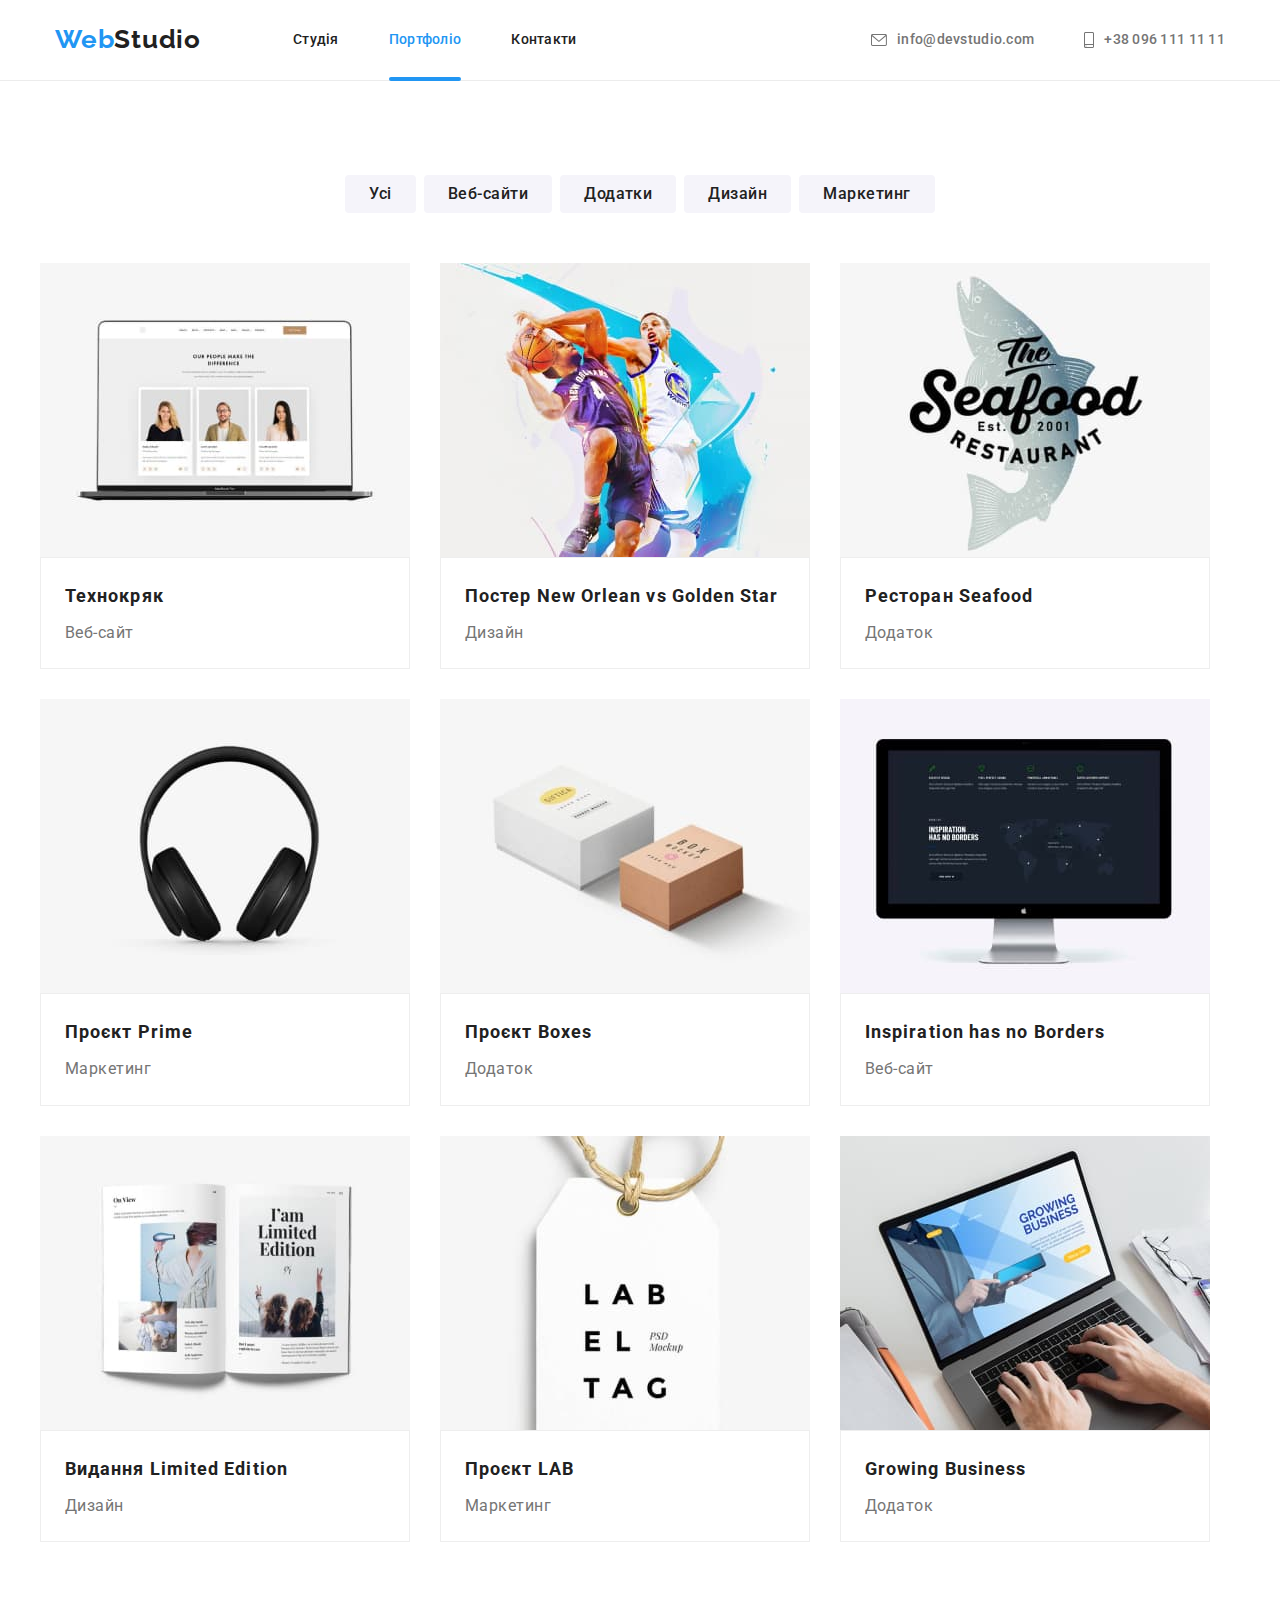
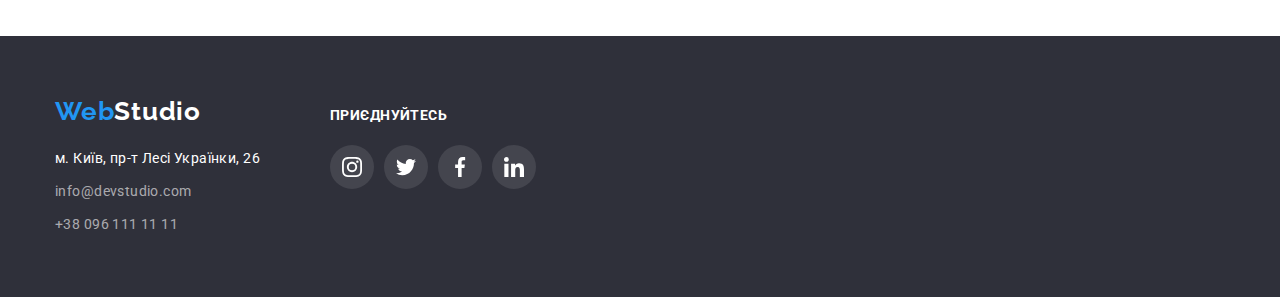
==== portfolio.html @ 65782fd5 "add files" ====
<!DOCTYPE html>
<html lang="uk">

<head>
  <meta charset="UTF-8" />
  <meta http-equiv="X-UA-Compatible" content="IE=edge" />
  <meta name="viewport" content="width=device-width, initial-scale=1.0" />
  <link rel="preconnect" href="https://fonts.googleapis.com" />
  <link rel="preconnect" href="https://fonts.gstatic.com" crossorigin />
  <link href="https://fonts.googleapis.com/css2?family=Raleway:wght@700&family=Roboto:wght@400;500;700;900&display=swap"
    rel="stylesheet" />
  <link rel="stylesheet" href="https://cdn.jsdelivr.net/npm/modern-normalize@1.1.0/modern-normalize.min.css" />
  <link rel="stylesheet" href="./css/style.css" />
  <title>Porfolio</title>
</head>

<body>
  <header class="menu">
    <div class="container menu-container">
      <nav class="menu-nav">
        <a href="./index.html" class="nav-logo a"><span class="span">Web</span>Studio</a>
        <ul class="nav-list list">
          <li class="nav-item">
            <a class="nav-link a" href="./index.html">Студія</a>
          </li>
          <li class="nav-item">
            <a class="nav-link current a" href="./portfolio.html">Портфоліо</a>
          </li>
          <li class="nav-item">
            <a class="nav-link a" href="#">Контакти</a>
          </li>
        </ul>
      </nav>

      <ul class="menu-inform-list list">
        <li class="menu-inform-item">
          <a href="mailto:info@devstudio.com" class="link-mail a">
            <svg class="icon-mail" width="16" height="12">
              <use href="./images/icons.svg#icon-mail"></use>
            </svg>
            info@devstudio.com
          </a>
        </li>
        <li class="menu-inform-item">
          <a href="tel:+380961111111" class="link-tel a">
            <svg class="icon-smartphone" width="10" height="16">
              <use href="./images/icons.svg#icon-smartphone"></use>
            </svg>
            +38 096 111 11 11
          </a>
        </li>
      </ul>
    </div>
  </header>

  <main class="main">
    <section class="main-section">
      <div class="container main-container">
        <div class="main-filter">
          <h1 class="visually-hidden">Portfolio</h1>
          <ul class="filter-list list">
            <li class="filter-item">
              <button type="button" class="main-button">Усі</button>
            </li>
            <li class="filter-item">
              <button type="button" class="main-button">Веб-сайти</button>
            </li>
            <li class="filter-item">
              <button type="button" class="main-button">Додатки</button>
            </li>
            <li class="filter-item">
              <button type="button" class="main-button">Дизайн</button>
            </li>
            <li class="filter-item">
              <button type="button" class="main-button">Маркетинг</button>
            </li>
          </ul>
        </div>

        <ul class="portfolio-list list">
          <li class="portfolio-item">
            <a class="img-link" href="">
              <div class="portfolio-img-box">
                <img src="./images/portfolio-img-1.jpg" alt="Ноутбук з картинкою" class="portfolio-img" />
                <p class="img-box-text">Ресурс пропонує комплексні пропозиції з різним рівнем функціоналу та сервісів.
                  Все це дозволить відвідувачу отримати
                  вичерпні відомості про компанію чи приватну особу.</p>
              </div>
              <div class="img-inform-container">
                <h2 class="portfolio-img-title">Технокряк</h2>
                <p class="portfolio-img-text">Веб-сайт</p>
              </div>
            </a>
          </li>
          <li class="portfolio-item">
            <a class="img-link" href="">
              <div class="portfolio-img-box">
                <img src="./images/portfolio-img-2.jpg" alt="Два баскетболисти" class="portfolio-img" />
                <p class="img-box-text">Ресурс пропонує комплексні пропозиції з різним рівнем функціоналу та сервісів.
                  Все це дозволить відвідувачу отримати
                  вичерпні відомості про компанію чи приватну особу.</p>
              </div>
              <div class="img-inform-container">
                <h2 class="portfolio-img-title">Постер New Orlean vs Golden Star</h2>
                <p class="portfolio-img-text">Дизайн</p>
              </div>
            </a>
          </li>
          <li class="portfolio-item">
            <a class="img-link" href="">
              <div class="portfolio-img-box">
                <img src="./images/portfolio-img-3.jpg" alt="Логотип з фоном риби" class="portfolio-img" />
                <p class="img-box-text">Ресурс пропонує комплексні пропозиції з різним рівнем функціоналу та сервісів.
                  Все це дозволить відвідувачу отримати
                  вичерпні відомості про компанію чи приватну особу.</p>
              </div>
              <div class="img-inform-container">
                <h2 class="portfolio-img-title">Ресторан Seafood</h2>
                <p class="portfolio-img-text">Додаток</p>
              </div>
            </a>
          </li>
          <li class="portfolio-item">
            <a class="img-link" href="">
              <div class="portfolio-img-box">
                <img src="./images/portfolio-img-4.jpg" alt="Чорні навушники" class="portfolio-img" />
                <p class="img-box-text">Ресурс пропонує комплексні пропозиції з різним рівнем функціоналу та сервісів.
                  Все це дозволить відвідувачу отримати
                  вичерпні відомості про компанію чи приватну особу.</p>
              </div>
              <div class="img-inform-container">
                <h2 class="portfolio-img-title">Проєкт Prime</h2>
                <p class="portfolio-img-text">Маркетинг</p>
              </div>
            </a>
          </li>
          <li class="portfolio-item">
            <a class="img-link" href="">
              <div class="portfolio-img-box">
                <img src="./images/portfolio-img-5.jpg" alt="Два бокси" class="portfolio-img" />
                <p class="img-box-text">Ресурс пропонує комплексні пропозиції з різним рівнем функціоналу та сервісів.
                  Все це дозволить відвідувачу отримати
                  вичерпні відомості про компанію чи приватну особу.</p>
              </div>
              <div class="img-inform-container">
                <h2 class="portfolio-img-title">Проєкт Boxes</h2>
                <p class="portfolio-img-text">Додаток</p>
              </div>
            </a>
          </li>
          <li class="portfolio-item">
            <a class="img-link" href="">
              <div class="portfolio-img-box">
                <img src="./images/portfolio-img-6.jpg" alt="Монітор з картинкою" class="portfolio-img" />
                <p class="img-box-text">Ресурс пропонує комплексні пропозиції з різним рівнем функціоналу та сервісів.
                  Все це дозволить відвідувачу отримати
                  вичерпні відомості про компанію чи приватну особу.</p>
              </div>
              <div class="img-inform-container">
                <h2 class="portfolio-img-title">Inspiration has no Borders</h2>
                <p class="portfolio-img-text">Веб-сайт</p>
              </div>
            </a>
          </li>
          <li class="portfolio-item">
            <a class="img-link" href="">
              <div class="portfolio-img-box">
                <img src="./images/portfolio-img-7.jpg" alt="Відкрита книга" class="portfolio-img" />
                <p class="img-box-text">Ресурс пропонує комплексні пропозиції з різним рівнем функціоналу та сервісів.
                  Все це дозволить відвідувачу отримати
                  вичерпні відомості про компанію чи приватну особу.</p>
              </div>
              <div class="img-inform-container">
                <h2 class="portfolio-img-title">Видання Limited Edition</h2>
                <p class="portfolio-img-text">Дизайн</p>
              </div>
            </a>
          </li>
          <li class="portfolio-item">
            <a class="img-link" href="">
              <div class="portfolio-img-box">
                <img src="./images/portfolio-img-8.jpg" alt="Бейджик з написом" class="portfolio-img" />
                <p class="img-box-text">Ресурс пропонує комплексні пропозиції з різним рівнем функціоналу та сервісів.
                  Все це дозволить відвідувачу отримати
                  вичерпні відомості про компанію чи приватну особу.</p>
              </div>
              <div class="img-inform-container">
                <h2 class="portfolio-img-title">Проєкт LAB</h2>
                <p class="portfolio-img-text">Маркетинг</p>
              </div>
            </a>
          </li>
          <li class="portfolio-item">
            <a class="img-link" href="">
              <div class="portfolio-img-box">
                <img src="./images/portfolio-img-9.jpg" alt="Ноутбук на " class="portfolio-img" />
                <p class="img-box-text">Ресурс пропонує комплексні пропозиції з різним рівнем функціоналу та сервісів.
                  Все це дозволить відвідувачу отримати
                  вичерпні відомості про компанію чи приватну особу.</p>
              </div>
              <div class="img-inform-container">
                <h2 class="portfolio-img-title">Growing Business</h2>
                <p class="portfolio-img-text">Додаток</p>
              </div>
            </a>
          </li>
        </ul>
      </div>
    </section>
  </main>

  <footer class="footer">
    <div class="container footer-container">
      <div class="inf-box">
        <a class="footer-logo a" href="./index.html"><span class="span">Web</span>Studio</a>
        <div class="address-container">
          <address>
            <ul class="footer-list list">
              <li class="footer-item">
                <a href="https://goo.gl/maps/CPtrU1FHBa2aNyZL9" class="location-link a" target="_blank"
                  rel="noopener noreferrer nofollow">м. Київ, пр-т Лесі Українки, 26
                </a>
              </li>
              <li class="footer-item">
                <a href="mailto:info@devstudio.com" class="footer-mail-link a">info@devstudio.com</a>
              </li>
              <li class="footer-item">
                <a href="tel:+380961111111" class="footer-tel-link a">+38 096 111 11 11</a>
              </li>
            </ul>
          </address>
        </div>
      </div>
      <div class="links-box">
        <h2 class="footer-links-title">Приєднуйтесь</h2>
        <ul class="soc-links-list list">
          <li>
            <a href="" class="icon-link icon">
              <svg class="soc-icon" width="20" height="20">
                <use href="./images/icons.svg#icon-instagram"></use>
              </svg>
            </a>
          </li>
          <li>
            <a href="" class="icon-link icon">
              <svg class="soc-icon" width="20" height="20">
                <use href="./images/icons.svg#icon-twitter"></use>
              </svg>
            </a>
          </li>
          <li>
            <a href="" class="icon-link icon">
              <svg class="soc-icon" width="20" height="20">
                <use href="./images/icons.svg#icon-facebook"></use>
              </svg>
            </a>
          </li>
          <li>
            <a href="" class="icon-link icon">
              <svg class="soc-icon" width="20" height="20">
                <use href="./images/icons.svg#icon-linkedin"></use>
              </svg>
            </a>
          </li>
        </ul>
      </div>
    </div>
  </footer>
</body>

</html>
---- css/style.css ----
:root {
    --main-black: #212121;
    --grey-color: #757575;
    --white-color: #ffffff;
    --img-bgcolors: #EEEEEE;
    --accent-color: #2196f3;
    --button-bgcolor: #F5F4FA;
    --icon-color: #AFB1B8;
    --border-header-color: #ECECEC;
    --trans-dur-time-fun: 250ms cubic-bezier(0.4, 0, 0.2, 1);
}

h1,
h2,
h3,
h4,
p {
    margin-top: 0;
    margin-bottom: 0;
}

ul,
ol {
    margin-top: 0;
    margin-bottom: 0;
    padding-left: 0;
}

button {
    cursor: pointer;
    font-family: inherit;
}

img {
    display: block;
    max-width: 100%;
    height: auto;
}

a {
    text-decoration: none;
}

.list {
    list-style: none;
}

.span {
    color: var(--accent-color);
}

.visually-hidden {
    position: absolute;
    white-space: nowrap;
    width: 1px;
    height: 1px;
    overflow: hidden;
    border: 0;
    padding: 0;
    clip: rect(0 0 0 0);
    clip-path: inset(50%);
    margin: -1px;
}

body {
    background-color: var(--white-color);
    font-family: 'Roboto', sans-serif;
}

.container {
    width: 1200px;
    margin-right: auto;
    margin-left: auto;
    padding-left: 15px;
    padding-right: 15px;
}

.menu {
    background-color: var(--white-color);
    border-bottom: 1px solid var(--border-header-color);
}

.menu-container {
    display: flex;
    align-items: center;
    justify-content: space-between;
}

.menu-nav {
    display: flex;
    align-items: center;
}

.nav-logo {
    color: var(--main-black);
    font-family: 'Raleway', sans-serif;
    font-weight: 700;
    font-size: 26px;
    line-height: 1.2;
    letter-spacing: 0.03em;
    margin-right: 92px;
    padding-top: 24px;
    padding-bottom: 24px;
}

.nav-list {
    display: flex;
    column-gap: 50px;
}

.nav-link {
    display: block;
    padding-top: 32px;
    padding-bottom: 32px;

    position: relative;

    color: var(--main-black);
    font-weight: 500;
    font-size: 14px;
    line-height: 1.14;
    letter-spacing: 0.02em;

    transition: color var(--trans-dur-time-fun);
}

.nav-link.current {
    color: var(--accent-color);
}

.nav-link.current::after {
    content: "";

    position: absolute;
    left: 0;
    bottom: -1px;

    display: block;

    width: 100%;
    height: 4px;
    background-color: var(--accent-color);
    border-radius: 2px;
}

.nav-link:hover,
.nav-link:focus,
.link-mail:hover,
.link-mail:focus,
.link-tel:hover,
.link-tel:focus {
    color: var(--accent-color);
}

.menu-inform-list {
    display: flex;
    column-gap: 50px;
}

.icon-mail,
.icon-smartphone {
    display: inline-block;
    margin-right: 10px;
    fill: var(--grey-color);

    transition: fill var(--trans-dur-time-fun);
}



.link-mail:hover .icon-mail,
.link-mail:focus .icon-mail,
.link-tel:hover .icon-smartphone,
.link-tel:focus .icon-smartphone {
    fill: var(--accent-color);
}

.link-mail,
.link-tel {
    display: flex;
    padding-top: 32px;
    padding-bottom: 32px;
    align-items: center;

    color: var(--grey-color);
    font-weight: 500;
    font-size: 14px;
    line-height: 1.14;
    letter-spacing: 0.02em;

    transition: color var(--trans-dur-time-fun);
}


/* ========================= MAIN ======================= */
.main-container {
    display: flex;
    flex-direction: column;
    align-items: center;
    padding: 94px 0;
}

.main-filter {
    margin-bottom: 50px;
}

.filter-list {
    display: flex;
    width: calc((100%-32))/5;
    gap: 8px;
}

.main-button {
    color: var(--main-black);
    background-color: var(--button-bgcolor);
    font-weight: 500;
    font-size: 16px;
    line-height: 1.63;
    letter-spacing: 0.03em;
    border-radius: 4px;
    border: 0;
    padding: 6px 24px;

    transition: background-color var(--trans-dur-time-fun), color var(--trans-dur-time-fun), box-shadow var(--trans-dur-time-fun);
}

.main-button:hover,
.main-button:focus {
    background-color: var(--accent-color);
    color: var(--white-color);
    box-shadow: 0px 3px 1px rgba(0, 0, 0, 0.1), 0px 1px 2px rgba(0, 0, 0, 0.08), 0px 2px 2px rgba(0, 0, 0, 0.12);
}

.portfolio-list {
    display: flex;
    flex-wrap: wrap;
    align-content: space-between;
    gap: 30px;
}

.img-link {
    display: block;
    max-width: 370px;

    transition: box-shadow var(--trans-dur-time-fun);
}

.img-link:hover,
.img-link:focus {
    box-shadow: 0px 1px 1px rgba(0, 0, 0, 0.12), 0px 4px 4px rgba(0, 0, 0, 0.06), 1px 4px 6px rgba(0, 0, 0, 0.16);
}

.portfolio-img-box {
    position: relative;

    overflow: hidden;
}

.portfolio-img {
    width: 370px;
    height: 294px;
}

.img-box-text {
    position: absolute;

    display: block;
    padding: 63px 24px;
    width: 100%;
    height: 100%;

    background-color: rgba(33, 150, 243, 0.9);
    font-weight: 400;
    font-size: 18px;
    line-height: 1.56;
    letter-spacing: 0.03em;
    color: var(--white-color);

    transition: transform var(--trans-dur-time-fun);
}

.img-link:hover .img-box-text,
.img-link:focus .img-box-text {
    transform: translateY(-100%);
}

.img-inform-container {
    padding: 20px 24px;
    border: 1px solid var(--img-bgcolors);
}

.portfolio-img-title {
    margin-bottom: 4px;

    color: var(--main-black);
    font-weight: 700;
    font-size: 18px;
    line-height: 2;
    letter-spacing: 0.06em;
}

.portfolio-img-text {
    color: var(--grey-color);
    font-size: 16px;
    line-height: 1.9;
    letter-spacing: 0.03em;
}

/* ========================= FOOTER ======================= */

.footer {
    background-color: #2f303a;
    padding-top: 60px;
    padding-bottom: 60px;
}

.footer-container {
    display: flex;
    align-items: baseline;
}

.inf-box {
    display: flex;
    flex-direction: column;
}

.footer-logo {
    font-family: 'Raleway', sans-serif;
    font-weight: 700;
    font-size: 26px;
    line-height: 1.19;
    letter-spacing: 0.03em;
    color: var(--white-color);
    margin-bottom: 20px;
    max-width: 145px;
}

.address-container {
    max-width: 231px;
}

.footer-list {
    display: flex;
    flex-direction: column;
    row-gap: 9px;
}

.location-link {
    color: var(--white-color);
    font-style: normal;
    font-size: 14px;
    line-height: 1.71;
    letter-spacing: 0.03em;
}

.footer-mail-link,
.footer-tel-link {
    color: rgba(255, 255, 255, 0.6);
    font-style: normal;
    font-size: 14px;
    line-height: 1.71;
    letter-spacing: 0.03em;
}

.links-box {
    display: flex;
    flex-direction: column;
    margin-left: 70px;
}

.footer-links-title {
    font-size: 14px;
    font-weight: 700;
    line-height: 1.43;
    letter-spacing: 0.03em;
    text-transform: uppercase;
    color: var(--white-color);

    margin-bottom: 20px;
}

.soc-links-list {
    display: flex;
    gap: 10px;
}

.icon-link {
    display: flex;
    align-items: center;
    justify-content: center;
    width: 44px;
    height: 44px;

    border-radius: 50%;
    background-color: rgba(255, 255, 255, 0.1);
    fill: var(--white-color);

    transition: background-color var(--trans-dur-time-fun);
}

.icon-link:hover,
.icon-link:focus {
    background-color: var(--accent-color);
}
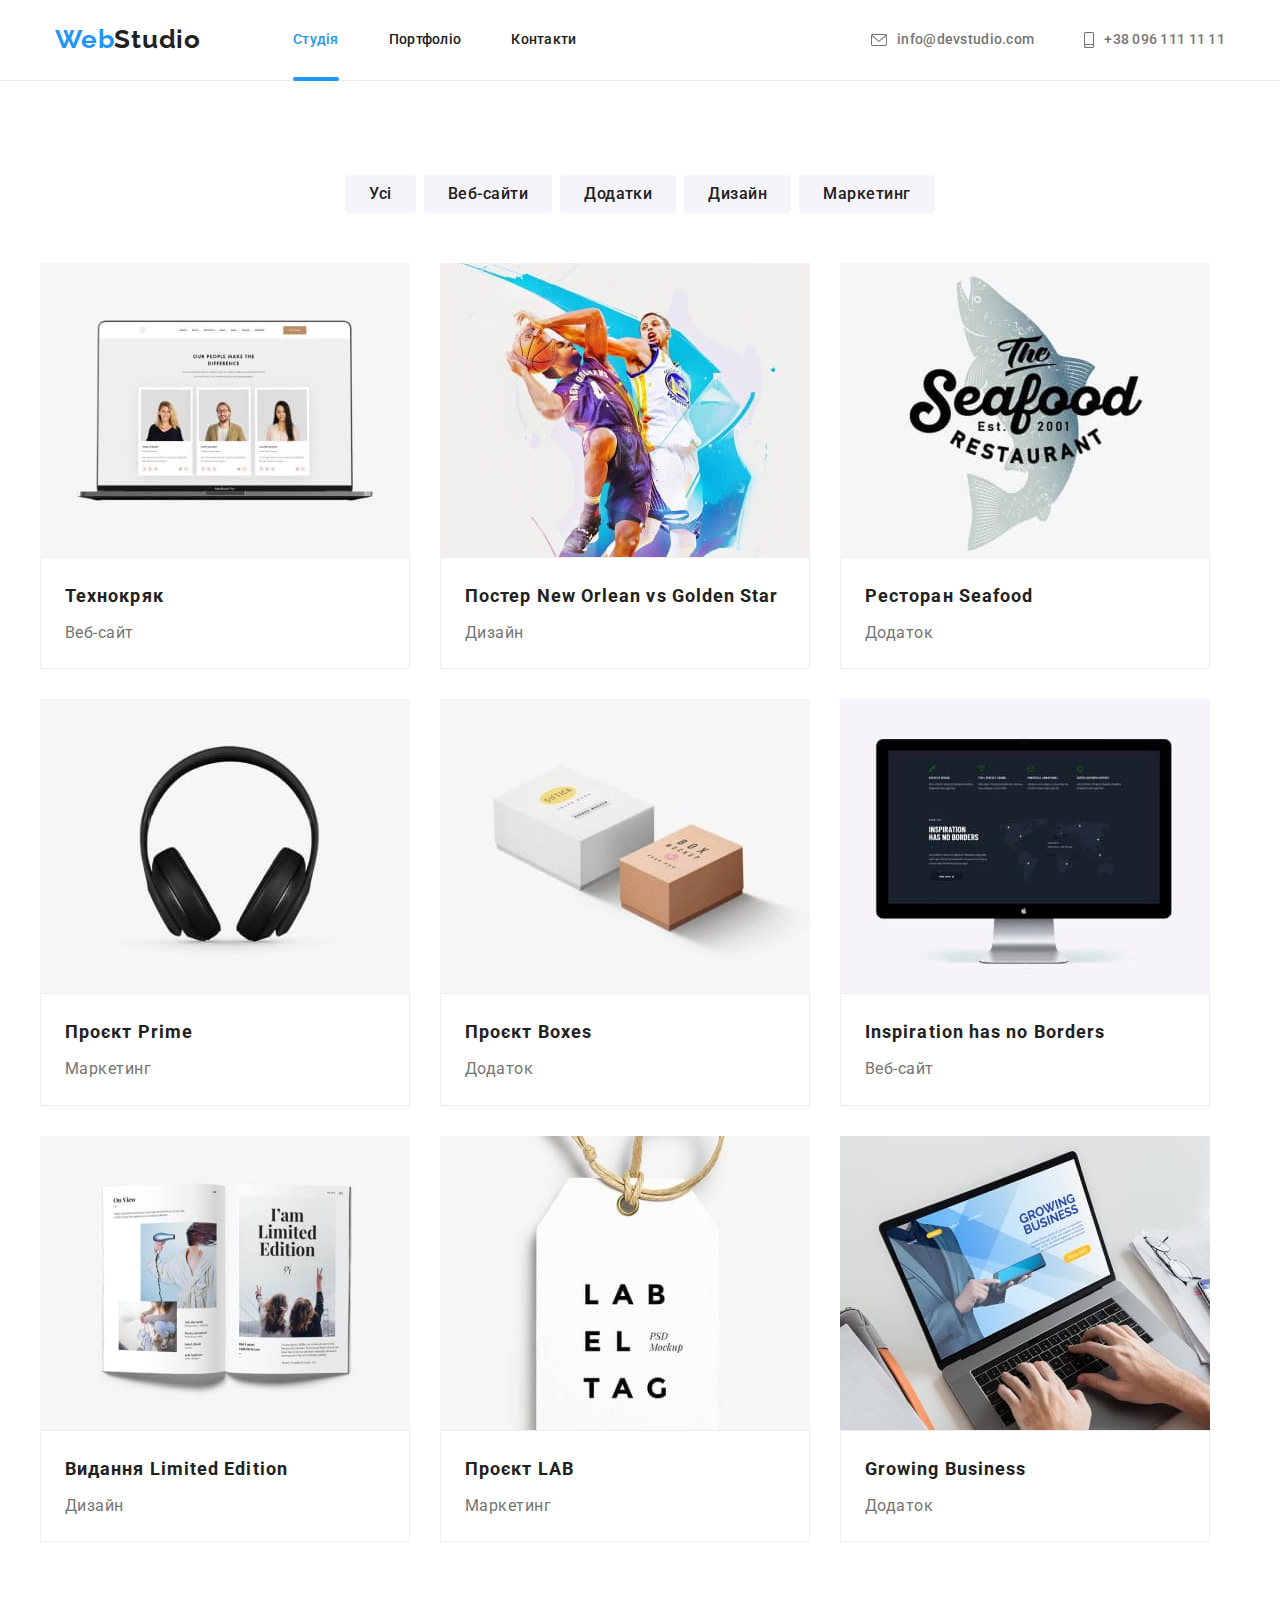
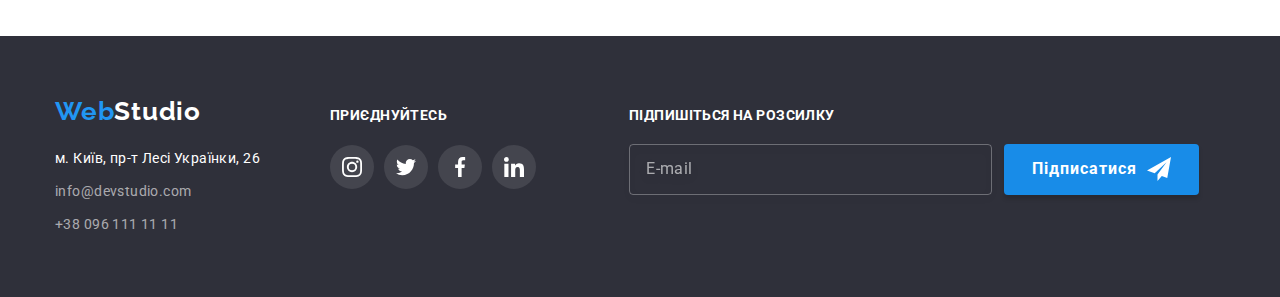
==== commit 0df3e514: "solve problems" ====
--- a/portfolio.html
+++ b/portfolio.html
@@ -1,271 +1,366 @@
 <!DOCTYPE html>
 <html lang="uk">
-
-<head>
-  <meta charset="UTF-8" />
-  <meta http-equiv="X-UA-Compatible" content="IE=edge" />
-  <meta name="viewport" content="width=device-width, initial-scale=1.0" />
-  <link rel="preconnect" href="https://fonts.googleapis.com" />
-  <link rel="preconnect" href="https://fonts.gstatic.com" crossorigin />
-  <link href="https://fonts.googleapis.com/css2?family=Raleway:wght@700&family=Roboto:wght@400;500;700;900&display=swap"
-    rel="stylesheet" />
-  <link rel="stylesheet" href="https://cdn.jsdelivr.net/npm/modern-normalize@1.1.0/modern-normalize.min.css" />
-  <link rel="stylesheet" href="./css/style.css" />
-  <title>Porfolio</title>
-</head>
-
-<body>
-  <header class="menu">
-    <div class="container menu-container">
-      <nav class="menu-nav">
-        <a href="./index.html" class="nav-logo a"><span class="span">Web</span>Studio</a>
-        <ul class="nav-list list">
-          <li class="nav-item">
-            <a class="nav-link a" href="./index.html">Студія</a>
-          </li>
-          <li class="nav-item">
-            <a class="nav-link current a" href="./portfolio.html">Портфоліо</a>
-          </li>
-          <li class="nav-item">
-            <a class="nav-link a" href="#">Контакти</a>
-          </li>
-        </ul>
-      </nav>
-
-      <ul class="menu-inform-list list">
-        <li class="menu-inform-item">
-          <a href="mailto:info@devstudio.com" class="link-mail a">
-            <svg class="icon-mail" width="16" height="12">
-              <use href="./images/icons.svg#icon-mail"></use>
-            </svg>
-            info@devstudio.com
-          </a>
-        </li>
-        <li class="menu-inform-item">
-          <a href="tel:+380961111111" class="link-tel a">
-            <svg class="icon-smartphone" width="10" height="16">
-              <use href="./images/icons.svg#icon-smartphone"></use>
-            </svg>
-            +38 096 111 11 11
-          </a>
-        </li>
-      </ul>
-    </div>
-  </header>
-
-  <main class="main">
-    <section class="main-section">
-      <div class="container main-container">
-        <div class="main-filter">
-          <h1 class="visually-hidden">Portfolio</h1>
-          <ul class="filter-list list">
-            <li class="filter-item">
-              <button type="button" class="main-button">Усі</button>
-            </li>
-            <li class="filter-item">
-              <button type="button" class="main-button">Веб-сайти</button>
-            </li>
-            <li class="filter-item">
-              <button type="button" class="main-button">Додатки</button>
-            </li>
-            <li class="filter-item">
-              <button type="button" class="main-button">Дизайн</button>
-            </li>
-            <li class="filter-item">
-              <button type="button" class="main-button">Маркетинг</button>
+  <head>
+    <meta charset="UTF-8" />
+    <meta http-equiv="X-UA-Compatible" content="IE=edge" />
+    <meta name="viewport" content="width=device-width, initial-scale=1.0" />
+    <link rel="preconnect" href="https://fonts.googleapis.com" />
+    <link rel="preconnect" href="https://fonts.gstatic.com" crossorigin />
+    <link
+      href="https://fonts.googleapis.com/css2?family=Raleway:wght@700&family=Roboto:wght@400;500;700;900&display=swap"
+      rel="stylesheet"
+    />
+    <link
+      rel="stylesheet"
+      href="https://cdn.jsdelivr.net/npm/modern-normalize@1.1.0/modern-normalize.min.css"
+    />
+    <link rel="stylesheet" href="./css/main.css" />
+    <title>Porfolio</title>
+  </head>
+
+  <body>
+    <header class="menu">
+      <div class="container menu-container">
+        <nav class="menu-nav">
+          <a href="./index.html" class="nav-logo"
+            ><span class="span">Web</span>Studio</a
+          >
+          <ul class="nav-list list">
+            <li class="nav-item">
+              <a class="nav-link current" href="./index.html">Студія</a>
+            </li>
+            <li class="nav-item">
+              <a class="nav-link" href="./portfolio.html">Портфоліо</a>
+            </li>
+            <li class="nav-item">
+              <a class="nav-link" href="#">Контакти</a>
             </li>
           </ul>
-        </div>
-
-        <ul class="portfolio-list list">
-          <li class="portfolio-item">
-            <a class="img-link" href="">
-              <div class="portfolio-img-box">
-                <img src="./images/portfolio-img-1.jpg" alt="Ноутбук з картинкою" class="portfolio-img" />
-                <p class="img-box-text">Ресурс пропонує комплексні пропозиції з різним рівнем функціоналу та сервісів.
-                  Все це дозволить відвідувачу отримати
-                  вичерпні відомості про компанію чи приватну особу.</p>
-              </div>
-              <div class="img-inform-container">
-                <h2 class="portfolio-img-title">Технокряк</h2>
-                <p class="portfolio-img-text">Веб-сайт</p>
-              </div>
+        </nav>
+
+        <ul class="menu-inform-list list">
+          <li class="menu-inform-item">
+            <a href="mailto:info@devstudio.com" class="link-mail">
+              <svg class="icon-mail" width="16" height="12">
+                <use href="./images/icons.svg#icon-mail"></use>
+              </svg>
+              info@devstudio.com
             </a>
           </li>
-          <li class="portfolio-item">
-            <a class="img-link" href="">
-              <div class="portfolio-img-box">
-                <img src="./images/portfolio-img-2.jpg" alt="Два баскетболисти" class="portfolio-img" />
-                <p class="img-box-text">Ресурс пропонує комплексні пропозиції з різним рівнем функціоналу та сервісів.
-                  Все це дозволить відвідувачу отримати
-                  вичерпні відомості про компанію чи приватну особу.</p>
-              </div>
-              <div class="img-inform-container">
-                <h2 class="portfolio-img-title">Постер New Orlean vs Golden Star</h2>
-                <p class="portfolio-img-text">Дизайн</p>
-              </div>
-            </a>
-          </li>
-          <li class="portfolio-item">
-            <a class="img-link" href="">
-              <div class="portfolio-img-box">
-                <img src="./images/portfolio-img-3.jpg" alt="Логотип з фоном риби" class="portfolio-img" />
-                <p class="img-box-text">Ресурс пропонує комплексні пропозиції з різним рівнем функціоналу та сервісів.
-                  Все це дозволить відвідувачу отримати
-                  вичерпні відомості про компанію чи приватну особу.</p>
-              </div>
-              <div class="img-inform-container">
-                <h2 class="portfolio-img-title">Ресторан Seafood</h2>
-                <p class="portfolio-img-text">Додаток</p>
-              </div>
-            </a>
-          </li>
-          <li class="portfolio-item">
-            <a class="img-link" href="">
-              <div class="portfolio-img-box">
-                <img src="./images/portfolio-img-4.jpg" alt="Чорні навушники" class="portfolio-img" />
-                <p class="img-box-text">Ресурс пропонує комплексні пропозиції з різним рівнем функціоналу та сервісів.
-                  Все це дозволить відвідувачу отримати
-                  вичерпні відомості про компанію чи приватну особу.</p>
-              </div>
-              <div class="img-inform-container">
-                <h2 class="portfolio-img-title">Проєкт Prime</h2>
-                <p class="portfolio-img-text">Маркетинг</p>
-              </div>
-            </a>
-          </li>
-          <li class="portfolio-item">
-            <a class="img-link" href="">
-              <div class="portfolio-img-box">
-                <img src="./images/portfolio-img-5.jpg" alt="Два бокси" class="portfolio-img" />
-                <p class="img-box-text">Ресурс пропонує комплексні пропозиції з різним рівнем функціоналу та сервісів.
-                  Все це дозволить відвідувачу отримати
-                  вичерпні відомості про компанію чи приватну особу.</p>
-              </div>
-              <div class="img-inform-container">
-                <h2 class="portfolio-img-title">Проєкт Boxes</h2>
-                <p class="portfolio-img-text">Додаток</p>
-              </div>
-            </a>
-          </li>
-          <li class="portfolio-item">
-            <a class="img-link" href="">
-              <div class="portfolio-img-box">
-                <img src="./images/portfolio-img-6.jpg" alt="Монітор з картинкою" class="portfolio-img" />
-                <p class="img-box-text">Ресурс пропонує комплексні пропозиції з різним рівнем функціоналу та сервісів.
-                  Все це дозволить відвідувачу отримати
-                  вичерпні відомості про компанію чи приватну особу.</p>
-              </div>
-              <div class="img-inform-container">
-                <h2 class="portfolio-img-title">Inspiration has no Borders</h2>
-                <p class="portfolio-img-text">Веб-сайт</p>
-              </div>
-            </a>
-          </li>
-          <li class="portfolio-item">
-            <a class="img-link" href="">
-              <div class="portfolio-img-box">
-                <img src="./images/portfolio-img-7.jpg" alt="Відкрита книга" class="portfolio-img" />
-                <p class="img-box-text">Ресурс пропонує комплексні пропозиції з різним рівнем функціоналу та сервісів.
-                  Все це дозволить відвідувачу отримати
-                  вичерпні відомості про компанію чи приватну особу.</p>
-              </div>
-              <div class="img-inform-container">
-                <h2 class="portfolio-img-title">Видання Limited Edition</h2>
-                <p class="portfolio-img-text">Дизайн</p>
-              </div>
-            </a>
-          </li>
-          <li class="portfolio-item">
-            <a class="img-link" href="">
-              <div class="portfolio-img-box">
-                <img src="./images/portfolio-img-8.jpg" alt="Бейджик з написом" class="portfolio-img" />
-                <p class="img-box-text">Ресурс пропонує комплексні пропозиції з різним рівнем функціоналу та сервісів.
-                  Все це дозволить відвідувачу отримати
-                  вичерпні відомості про компанію чи приватну особу.</p>
-              </div>
-              <div class="img-inform-container">
-                <h2 class="portfolio-img-title">Проєкт LAB</h2>
-                <p class="portfolio-img-text">Маркетинг</p>
-              </div>
-            </a>
-          </li>
-          <li class="portfolio-item">
-            <a class="img-link" href="">
-              <div class="portfolio-img-box">
-                <img src="./images/portfolio-img-9.jpg" alt="Ноутбук на " class="portfolio-img" />
-                <p class="img-box-text">Ресурс пропонує комплексні пропозиції з різним рівнем функціоналу та сервісів.
-                  Все це дозволить відвідувачу отримати
-                  вичерпні відомості про компанію чи приватну особу.</p>
-              </div>
-              <div class="img-inform-container">
-                <h2 class="portfolio-img-title">Growing Business</h2>
-                <p class="portfolio-img-text">Додаток</p>
-              </div>
+          <li class="menu-inform-item">
+            <a href="tel:+380961111111" class="link-tel">
+              <svg class="icon-smartphone" width="10" height="16">
+                <use href="./images/icons.svg#icon-smartphone"></use>
+              </svg>
+              +38 096 111 11 11
             </a>
           </li>
         </ul>
       </div>
-    </section>
-  </main>
-
-  <footer class="footer">
-    <div class="container footer-container">
-      <div class="inf-box">
-        <a class="footer-logo a" href="./index.html"><span class="span">Web</span>Studio</a>
-        <div class="address-container">
-          <address>
-            <ul class="footer-list list">
-              <li class="footer-item">
-                <a href="https://goo.gl/maps/CPtrU1FHBa2aNyZL9" class="location-link a" target="_blank"
-                  rel="noopener noreferrer nofollow">м. Київ, пр-т Лесі Українки, 26
-                </a>
-              </li>
-              <li class="footer-item">
-                <a href="mailto:info@devstudio.com" class="footer-mail-link a">info@devstudio.com</a>
-              </li>
-              <li class="footer-item">
-                <a href="tel:+380961111111" class="footer-tel-link a">+38 096 111 11 11</a>
+    </header>
+
+    <main class="main">
+      <section class="portfolio-section">
+        <div class="container portfolio-container">
+          <div class="portfolio-filter">
+            <ul class="filter-list list">
+              <li class="filter-item">
+                <button type="button" class="portfolio-button">Усі</button>
+              </li>
+              <li class="filter-item">
+                <button type="button" class="portfolio-button">
+                  Веб-сайти
+                </button>
+              </li>
+              <li class="filter-item">
+                <button type="button" class="portfolio-button">Додатки</button>
+              </li>
+              <li class="filter-item">
+                <button type="button" class="portfolio-button">Дизайн</button>
+              </li>
+              <li class="filter-item">
+                <button type="button" class="portfolio-button">
+                  Маркетинг
+                </button>
               </li>
             </ul>
-          </address>
+          </div>
+
+          <ul class="portfolio-list list">
+            <li class="portfolio-item">
+              <a class="portfolio-img-link" href="">
+                <div class="portfolio-img-box">
+                  <img
+                    src="./images/portfolio-img-1.jpg"
+                    alt="Ноутбук з картинкою"
+                    class="portfolio-img"
+                  />
+                  <p class="img-box-text">
+                    Ресурс пропонує комплексні пропозиції з різним рівнем
+                    функціоналу та сервісів. Все це дозволить відвідувачу
+                    отримати вичерпні відомості про компанію чи приватну особу.
+                  </p>
+                </div>
+                <div class="img-inform-box">
+                  <h2 class="portfolio-img-title">Технокряк</h2>
+                  <p class="portfolio-img-text">Веб-сайт</p>
+                </div>
+              </a>
+            </li>
+            <li class="portfolio-item">
+              <a class="portfolio-img-link" href="">
+                <div class="portfolio-img-box">
+                  <img
+                    src="./images/portfolio-img-2.jpg"
+                    alt="Два баскетболисти"
+                    class="portfolio-img"
+                  />
+                  <p class="img-box-text">
+                    Ресурс пропонує комплексні пропозиції з різним рівнем
+                    функціоналу та сервісів. Все це дозволить відвідувачу
+                    отримати вичерпні відомості про компанію чи приватну особу.
+                  </p>
+                </div>
+                <div class="img-inform-box">
+                  <h2 class="portfolio-img-title">
+                    Постер New Orlean vs Golden Star
+                  </h2>
+                  <p class="portfolio-img-text">Дизайн</p>
+                </div>
+              </a>
+            </li>
+            <li class="portfolio-item">
+              <a class="portfolio-img-link" href="">
+                <div class="portfolio-img-box">
+                  <img
+                    src="./images/portfolio-img-3.jpg"
+                    alt="Логотип з фоном риби"
+                    class="portfolio-img"
+                  />
+                  <p class="img-box-text">
+                    Ресурс пропонує комплексні пропозиції з різним рівнем
+                    функціоналу та сервісів. Все це дозволить відвідувачу
+                    отримати вичерпні відомості про компанію чи приватну особу.
+                  </p>
+                </div>
+                <div class="img-inform-box">
+                  <h2 class="portfolio-img-title">Ресторан Seafood</h2>
+                  <p class="portfolio-img-text">Додаток</p>
+                </div>
+              </a>
+            </li>
+            <li class="portfolio-item">
+              <a class="portfolio-img-link" href="">
+                <div class="portfolio-img-box">
+                  <img
+                    src="./images/portfolio-img-4.jpg"
+                    alt="Чорні навушники"
+                    class="portfolio-img"
+                  />
+                  <p class="img-box-text">
+                    Ресурс пропонує комплексні пропозиції з різним рівнем
+                    функціоналу та сервісів. Все це дозволить відвідувачу
+                    отримати вичерпні відомості про компанію чи приватну особу.
+                  </p>
+                </div>
+                <div class="img-inform-box">
+                  <h2 class="portfolio-img-title">Проєкт Prime</h2>
+                  <p class="portfolio-img-text">Маркетинг</p>
+                </div>
+              </a>
+            </li>
+            <li class="portfolio-item">
+              <a class="portfolio-img-link" href="">
+                <div class="portfolio-img-box">
+                  <img
+                    src="./images/portfolio-img-5.jpg"
+                    alt="Два бокси"
+                    class="portfolio-img"
+                  />
+                  <p class="img-box-text">
+                    Ресурс пропонує комплексні пропозиції з різним рівнем
+                    функціоналу та сервісів. Все це дозволить відвідувачу
+                    отримати вичерпні відомості про компанію чи приватну особу.
+                  </p>
+                </div>
+                <div class="img-inform-box">
+                  <h2 class="portfolio-img-title">Проєкт Boxes</h2>
+                  <p class="portfolio-img-text">Додаток</p>
+                </div>
+              </a>
+            </li>
+            <li class="portfolio-item">
+              <a class="portfolio-img-link" href="">
+                <div class="portfolio-img-box">
+                  <img
+                    src="./images/portfolio-img-6.jpg"
+                    alt="Монітор з картинкою"
+                    class="portfolio-img"
+                  />
+                  <p class="img-box-text">
+                    Ресурс пропонує комплексні пропозиції з різним рівнем
+                    функціоналу та сервісів. Все це дозволить відвідувачу
+                    отримати вичерпні відомості про компанію чи приватну особу.
+                  </p>
+                </div>
+                <div class="img-inform-box">
+                  <h2 class="portfolio-img-title">
+                    Inspiration has no Borders
+                  </h2>
+                  <p class="portfolio-img-text">Веб-сайт</p>
+                </div>
+              </a>
+            </li>
+            <li class="portfolio-item">
+              <a class="portfolio-img-link" href="">
+                <div class="portfolio-img-box">
+                  <img
+                    src="./images/portfolio-img-7.jpg"
+                    alt="Відкрита книга"
+                    class="portfolio-img"
+                  />
+                  <p class="img-box-text">
+                    Ресурс пропонує комплексні пропозиції з різним рівнем
+                    функціоналу та сервісів. Все це дозволить відвідувачу
+                    отримати вичерпні відомості про компанію чи приватну особу.
+                  </p>
+                </div>
+                <div class="img-inform-box">
+                  <h2 class="portfolio-img-title">Видання Limited Edition</h2>
+                  <p class="portfolio-img-text">Дизайн</p>
+                </div>
+              </a>
+            </li>
+            <li class="portfolio-item">
+              <a class="portfolio-img-link" href="">
+                <div class="portfolio-img-box">
+                  <img
+                    src="./images/portfolio-img-8.jpg"
+                    alt="Бейджик з написом"
+                    class="portfolio-img"
+                  />
+                  <p class="img-box-text">
+                    Ресурс пропонує комплексні пропозиції з різним рівнем
+                    функціоналу та сервісів. Все це дозволить відвідувачу
+                    отримати вичерпні відомості про компанію чи приватну особу.
+                  </p>
+                </div>
+                <div class="img-inform-box">
+                  <h2 class="portfolio-img-title">Проєкт LAB</h2>
+                  <p class="portfolio-img-text">Маркетинг</p>
+                </div>
+              </a>
+            </li>
+            <li class="portfolio-item">
+              <a class="portfolio-img-link" href="">
+                <div class="portfolio-img-box">
+                  <img
+                    src="./images/portfolio-img-9.jpg"
+                    alt="Ноутбук на "
+                    class="portfolio-img"
+                  />
+                  <p class="img-box-text">
+                    Ресурс пропонує комплексні пропозиції з різним рівнем
+                    функціоналу та сервісів. Все це дозволить відвідувачу
+                    отримати вичерпні відомості про компанію чи приватну особу.
+                  </p>
+                </div>
+                <div class="img-inform-box">
+                  <h2 class="portfolio-img-title">Growing Business</h2>
+                  <p class="portfolio-img-text">Додаток</p>
+                </div>
+              </a>
+            </li>
+          </ul>
+        </div>
+      </section>
+    </main>
+
+    <footer class="footer">
+      <div class="container footer-container">
+        <div class="inf-box">
+          <a class="footer-logo" href="./index.html"
+            ><span class="span">Web</span>Studio</a
+          >
+          <div class="address-container">
+            <address>
+              <ul class="footer-list list">
+                <li class="footer-item">
+                  <a
+                    href="https://goo.gl/maps/CPtrU1FHBa2aNyZL9"
+                    class="location-link"
+                    target="_blank"
+                    rel="noopener noreferrer nofollow"
+                    >м. Київ, пр-т Лесі Українки, 26
+                  </a>
+                </li>
+                <li class="footer-item">
+                  <a href="mailto:info@devstudio.com" class="footer-mail-link"
+                    >info@devstudio.com</a
+                  >
+                </li>
+                <li class="footer-item">
+                  <a href="tel:+380961111111" class="footer-tel-link"
+                    >+38 096 111 11 11</a
+                  >
+                </li>
+              </ul>
+            </address>
+          </div>
+        </div>
+        <div class="links-box">
+          <p class="footer-links-title">Приєднуйтесь</p>
+          <ul class="soc-links-list list">
+            <li>
+              <a href="" class="footer-icon-link icon">
+                <svg class="soc-icon" width="20" height="20">
+                  <use href="./images/icons.svg#icon-instagram"></use>
+                </svg>
+              </a>
+            </li>
+            <li>
+              <a href="" class="footer-icon-link icon">
+                <svg class="soc-icon" width="20" height="20">
+                  <use href="./images/icons.svg#icon-twitter"></use>
+                </svg>
+              </a>
+            </li>
+            <li>
+              <a href="" class="footer-icon-link icon">
+                <svg class="soc-icon" width="20" height="20">
+                  <use href="./images/icons.svg#icon-facebook"></use>
+                </svg>
+              </a>
+            </li>
+            <li>
+              <a href="" class="footer-icon-link icon">
+                <svg class="soc-icon" width="20" height="20">
+                  <use href="./images/icons.svg#icon-linkedin"></use>
+                </svg>
+              </a>
+            </li>
+          </ul>
+        </div>
+        <div class="subscribe-box">
+          <p class="subsribe-box-title">Підпишіться на розсилку</p>
+          <form class="subscribe-modal">
+            <label class="subscribe-field-label">
+              <input
+                type="text"
+                name="mail"
+                class="subscribe-field-mail"
+                placeholder="E-mail"
+              />
+            </label>
+            <button type="submit" class="subsrime-form-button">
+              Підписатися
+              <svg width="24" height="24" class="subscrime-button-icon">
+                <use href="./images/icons.svg#icon-send"></use>
+              </svg>
+            </button>
+          </form>
         </div>
       </div>
-      <div class="links-box">
-        <h2 class="footer-links-title">Приєднуйтесь</h2>
-        <ul class="soc-links-list list">
-          <li>
-            <a href="" class="icon-link icon">
-              <svg class="soc-icon" width="20" height="20">
-                <use href="./images/icons.svg#icon-instagram"></use>
-              </svg>
-            </a>
-          </li>
-          <li>
-            <a href="" class="icon-link icon">
-              <svg class="soc-icon" width="20" height="20">
-                <use href="./images/icons.svg#icon-twitter"></use>
-              </svg>
-            </a>
-          </li>
-          <li>
-            <a href="" class="icon-link icon">
-              <svg class="soc-icon" width="20" height="20">
-                <use href="./images/icons.svg#icon-facebook"></use>
-              </svg>
-            </a>
-          </li>
-          <li>
-            <a href="" class="icon-link icon">
-              <svg class="soc-icon" width="20" height="20">
-                <use href="./images/icons.svg#icon-linkedin"></use>
-              </svg>
-            </a>
-          </li>
-        </ul>
-      </div>
-    </div>
-  </footer>
-</body>
-
-</html>+    </footer>
+  </body>
+</html>
--- a/css/main.css
+++ b/css/main.css
@@ -0,0 +1,982 @@
+:root {
+    --main-black: #212121;
+    --grey-color: #757575;
+    --white-color: #ffffff;
+    --accent-color: #2196f3;
+    --img-bgcolors: #EEEEEE;
+    --border-header-color: #ececec;
+    --btn-active: #188ce8;
+    --button-bgcolor: #F5F4FA;
+    --bg-color: #f5f4fa;
+    --hero-bg-color: #c4c4c4;
+    --icon-color: #afb1b8;
+    --trans-dur-time-fun: 250ms cubic-bezier(0.4, 0, 0.2, 1);
+}
+
+h1,
+h2,
+h3,
+h4,
+p {
+    margin-top: 0;
+    margin-bottom: 0;
+}
+
+ul,
+ol {
+    margin-top: 0;
+    margin-bottom: 0;
+    padding-left: 0;
+}
+
+button {
+    cursor: pointer;
+}
+
+img {
+    display: block;
+    max-width: 100%;
+    height: auto;
+}
+
+a {
+    text-decoration: none;
+}
+
+.list {
+    list-style: none;
+}
+
+.btn {
+    font-family: inherit;
+    cursor: pointer;
+}
+
+.span {
+    color: var(--accent-color);
+}
+
+.icon {
+    display: flex;
+    align-items: center;
+    justify-content: center;
+}
+
+.soc-links-list {
+    display: flex;
+    gap: 10px;
+}
+
+body {
+    background-color: var(--white-color);
+    font-family: 'Roboto', sans-serif;
+}
+
+.container {
+    width: 1200px;
+    margin-right: auto;
+    margin-left: auto;
+    padding-left: 15px;
+    padding-right: 15px;
+}
+
+.menu {
+    background-color: var(--white-color);
+    border-bottom: 1px solid var(--border-header-color);
+}
+
+.menu-container {
+    display: flex;
+    align-items: center;
+    justify-content: space-between;
+}
+
+.menu-nav {
+    display: flex;
+}
+
+.nav-logo {
+    color: var(--main-black);
+    font-family: 'Raleway', sans-serif;
+    font-weight: 700;
+    font-size: 26px;
+    line-height: 1.2;
+    letter-spacing: 0.03em;
+    margin-right: 92px;
+    padding-top: 24px;
+    padding-bottom: 24px;
+}
+
+.nav-list {
+    display: flex;
+    column-gap: 50px;
+    height: 100%;
+}
+
+.nav-item {}
+
+.nav-link {
+    display: block;
+    padding-top: 32px;
+    padding-bottom: 32px;
+
+    position: relative;
+
+    color: var(--main-black);
+    font-weight: 500;
+    font-size: 14px;
+    line-height: 1.14;
+    letter-spacing: 0.02em;
+
+    transition: color var(--trans-dur-time-fun);
+}
+
+.nav-link.current {
+    color: var(--accent-color);
+}
+
+.nav-link.current::after {
+    content: "";
+
+    position: absolute;
+    left: 0;
+    bottom: -1px;
+
+    display: block;
+
+    width: 100%;
+    height: 4px;
+    background-color: var(--accent-color);
+    border-radius: 2px;
+}
+
+.menu-inform-list {
+    display: flex;
+    column-gap: 50px;
+}
+
+.icon-mail,
+.icon-smartphone {
+    display: inline-block;
+
+    margin-right: 10px;
+    fill: var(--grey-color);
+
+    transition: fill var(--trans-dur-time-fun);
+}
+
+.link-mail,
+.link-tel {
+    display: flex;
+    padding-top: 32px;
+    padding-bottom: 32px;
+    align-items: center;
+
+    color: var(--grey-color);
+    font-weight: 500;
+    font-size: 14px;
+    line-height: 1.14;
+    letter-spacing: 0.02em;
+
+    transition: color var(--trans-dur-time-fun);
+}
+
+.nav-link:hover,
+.nav-link:focus,
+.link-mail:hover,
+.link-mail:focus,
+.link-tel:hover,
+.link-tel:focus {
+    color: var(--accent-color);
+}
+
+.link-mail:hover .icon-mail,
+.link-mail:focus .icon-mail,
+.link-tel:hover .icon-smartphone,
+.link-tel:focus .icon-smartphone {
+    fill: var(--accent-color);
+}
+
+/* HERO */
+.hero {
+    background-color: var(--hero-bg-color);
+    background-image: linear-gradient(rgba(47, 48, 58, 0.4), rgba(47, 48, 58, 0.4)),
+        url(../images/hero.jpg);
+    max-width: 1600px;
+    padding-top: 200px;
+    padding-bottom: 200px;
+    background-repeat: no-repeat;
+    margin-left: auto;
+    margin-right: auto;
+    background-size: cover;
+}
+
+.hero-container {
+    display: flex;
+    flex-direction: column;
+    align-items: center;
+}
+
+.hero-title {
+    font-weight: 900;
+    font-size: 44px;
+    line-height: 1.36;
+    letter-spacing: 0.06em;
+    color: var(--white-color);
+    text-transform: uppercase;
+    max-width: 696px;
+    text-align: center;
+    margin-bottom: 30px;
+}
+
+.hero-btn {
+    background-color: var(--accent-color);
+    color: var(--white-color);
+    font-weight: 700;
+    font-size: 16px;
+    line-height: 1.88;
+    letter-spacing: 0.06em;
+    max-width: 216px;
+    text-align: center;
+    padding: 10px 30px;
+    box-shadow: 0px 4px 4px rgba(0, 0, 0, 0.15);
+    border-radius: 4px;
+    border: 0;
+
+    transition: background-color var(--trans-dur-time-fun);
+}
+
+.hero-btn:hover,
+.hero-btn:focus {
+    background-color: var(--btn-active);
+}
+
+/* FEATURES */
+.features-section {
+    padding-top: 92px;
+    padding-bottom: 92px;
+}
+
+.features-container {
+    display: flex;
+}
+
+.features-list {
+    display: flex;
+    gap: 30px;
+}
+
+.features-item {
+    max-width: 270px;
+}
+
+.features-icon {
+    display: flex;
+    align-items: center;
+    justify-content: center;
+    width: 270px;
+    height: 120px;
+    margin-bottom: 30px;
+    background: var(--bg-color);
+    border-radius: 4px;
+}
+
+.features-item-title {
+    color: var(--main-black);
+    text-transform: uppercase;
+    font-weight: 700;
+    font-size: 14px;
+    line-height: 1.43;
+    letter-spacing: 0.03em;
+    margin-bottom: 10px;
+}
+
+.features-item-text {
+    color: var(--grey-color);
+    font-size: 14px;
+    line-height: 1.71;
+    letter-spacing: 0.03em;
+}
+
+/* ABOUT */
+.about-section {
+    padding-bottom: 94px;
+}
+
+.about-container {
+    display: flex;
+    flex-direction: column;
+    align-items: center;
+}
+
+.about-title {
+    margin-bottom: 50px;
+
+    color: var(--main-black);
+    font-weight: 700;
+    font-size: 36px;
+    line-height: 1.17;
+    letter-spacing: 0.03em;
+    text-align: center;
+}
+
+.about-list {
+    display: flex;
+    gap: 30px;
+}
+
+.about-item {
+    background-color: var(--white-color);
+}
+
+.img-inf-box {
+    position: relative;
+}
+
+.about-img {
+    max-width: 370px;
+}
+
+.about-img-inf {
+    position: absolute;
+    left: 0;
+    bottom: 0;
+
+    display: flex;
+    align-items: center;
+    justify-content: center;
+    width: 100%;
+    height: 70px;
+
+    font-weight: 700;
+    font-size: 14px;
+    line-height: 1.14;
+    text-align: center;
+    letter-spacing: 0.03em;
+    text-transform: uppercase;
+
+    color: var(--white-color);
+    background: rgba(47, 48, 58, 0.8);
+}
+
+/* TEAM */
+.team-section {
+    padding-bottom: 94px;
+    padding-top: 94px;
+    background-color: var(--bg-color);
+}
+
+.team-container {
+    display: flex;
+    flex-direction: column;
+    align-items: center;
+}
+
+.team-title {
+    margin-bottom: 50px;
+
+    color: var(--main-black);
+    font-weight: 700;
+    font-size: 36px;
+    line-height: 1.16;
+    letter-spacing: 0.03em;
+}
+
+.team-list {
+    display: flex;
+    gap: 30px;
+}
+
+.team-item {
+    max-width: 270px;
+    box-shadow: 0px 1px 3px rgba(0, 0, 0, 0.12), 0px 1px 1px rgba(0, 0, 0, 0.14),
+        0px 2px 1px rgba(0, 0, 0, 0.2);
+    border-radius: 0px 0px 4px 4px;
+    background-color: var(--white-color);
+}
+
+.team-img {
+    width: 270px;
+    height: 260px;
+}
+
+.img-inf-container {
+    display: flex;
+    flex-direction: column;
+    align-items: center;
+    padding: 30px 0;
+}
+
+.team-img-title {
+    margin-bottom: 10px;
+
+    color: var(--main-black);
+    font-weight: 500;
+    line-height: 1.19;
+    font-size: 16px;
+}
+
+.team-img-text {
+    margin-bottom: 16px;
+
+    color: var(--grey-color);
+    font-weight: 400;
+    font-size: 16px;
+    line-height: 1.19;
+    letter-spacing: 0.03em;
+}
+
+.team-icon-link {
+    width: 44px;
+    height: 44px;
+
+    fill: var(--icon-color);
+    border-radius: 50%;
+
+    transition: background-color var(--trans-dur-time-fun), fill var(--trans-dur-time-fun);
+}
+
+.team-icon-link:hover,
+.team-icon-link:focus {
+    background-color: var(--accent-color);
+    fill: var(--white-color);
+}
+
+/* CLIENTS */
+
+.clients-section {
+    margin-left: auto;
+    margin-right: auto;
+    padding-top: 94px;
+    padding-bottom: 94px;
+}
+
+.container-clients {
+    display: flex;
+    flex-direction: column;
+}
+
+.clients-title {
+    font-size: 36px;
+    line-height: 1.17;
+    text-align: center;
+    letter-spacing: 0.03em;
+    margin-bottom: 50px;
+}
+
+.clients {
+    display: flex;
+    gap: 30px;
+}
+
+.bg-logo {
+    width: 170px;
+    height: 92px;
+}
+
+.icon-client {
+    height: 100%;
+    width: 100%;
+
+    border: 1px solid var(--icon-color);
+    border-radius: 4px;
+    fill: var(--icon-color);
+
+    transition: background-color var(--trans-dur-time-fun), fill var(--trans-dur-time-fun);
+}
+
+.bg-logo:hover .icon-client,
+.bg-logo:focus .icon-client {
+    fill: var(--accent-color);
+    border-color: var(--accent-color);
+}
+
+/* ========================= FOOTER ======================= */
+
+.footer {
+    background-color: #2f303a;
+    padding-top: 60px;
+    padding-bottom: 60px;
+}
+
+.footer-container {
+    display: flex;
+    align-items: baseline;
+}
+
+.inf-box {
+    display: flex;
+    flex-direction: column;
+}
+
+.footer-logo {
+    margin-bottom: 20px;
+    max-width: 145px;
+
+    font-family: 'Raleway', sans-serif;
+    font-weight: 700;
+    font-size: 26px;
+    line-height: 1.19;
+    letter-spacing: 0.03em;
+    color: var(--white-color);
+}
+
+.address-container {
+    max-width: 231px;
+}
+
+.footer-list {
+    display: flex;
+    flex-direction: column;
+    row-gap: 9px;
+}
+
+.location-link {
+    color: var(--white-color);
+    font-style: normal;
+    font-size: 14px;
+    line-height: 1.71;
+    letter-spacing: 0.03em;
+}
+
+.footer-mail-link,
+.footer-tel-link {
+    color: rgba(255, 255, 255, 0.6);
+    font-style: normal;
+    font-size: 14px;
+    line-height: 1.71;
+    letter-spacing: 0.03em;
+}
+
+.links-box {
+    display: flex;
+    flex-direction: column;
+    margin-left: 70px;
+}
+
+.footer-links-title {
+    font-size: 14px;
+    font-weight: 700;
+    line-height: 1.43;
+    letter-spacing: 0.03em;
+    text-transform: uppercase;
+    color: var(--white-color);
+
+    margin-bottom: 20px;
+}
+
+.soc-links-list {
+    display: flex;
+    gap: 10px;
+}
+
+.footer-icon-link {
+    width: 44px;
+    height: 44px;
+
+    border-radius: 50%;
+    background-color: rgba(255, 255, 255, 0.1);
+    fill: var(--white-color);
+
+    transition: background-color var(--trans-dur-time-fun);
+}
+
+.footer-icon-link:hover,
+.footer-icon-link:focus {
+    background-color: var(--accent-color);
+}
+
+.subscribe-box {
+    width: 570px;
+    margin-left: 93px;
+}
+
+.subsribe-box-title {
+    margin-bottom: 20px;
+
+    font-weight: 700;
+    font-size: 14px;
+    line-height: 1.14;
+    letter-spacing: 0.03em;
+    text-transform: uppercase;
+    color: #FFFFFF;
+}
+
+.subscribe-modal {
+    display: flex;
+    justify-content: space-between;
+}
+
+.subscribe-field-label {
+    display: flex;
+    width: 100%;
+}
+
+.subscribe-field-mail {
+    display: block;
+    width: 100%;
+    padding: 15px 0 15px 16px;
+
+    border: 1px solid rgba(255, 255, 255, 0.3);
+    filter: drop-shadow(0px 4px 4px rgba(0, 0, 0, 0.15));
+    border-radius: 4px;
+    background: none;
+    color: rgba(255, 255, 255, 0.6);
+}
+
+
+.subscribe-field-mail::placeholder {
+    font-size: 16px;
+    line-height: 1.25;
+    letter-spacing: 0.03em;
+    color: currentColor;
+}
+
+.subsrime-form-button {
+    display: inline-flex;
+    align-items: center;
+    justify-content: center;
+    padding: 10px 28px;
+    margin-left: 12px;
+
+    font-weight: 700;
+    font-size: 16px;
+    line-height: 1.88;
+    letter-spacing: 0.06em;
+    color: var(--white-color);
+    background: var(--btn-active);
+    box-shadow: 0px 4px 4px rgba(0, 0, 0, 0.15);
+    border-radius: 4px;
+    border: 0;
+}
+
+.subscrime-button-icon {
+    margin-left: 10px;
+}
+
+/* ================== PORTFOLIO ================ */
+
+.portfolio-container {
+    display: flex;
+    flex-direction: column;
+    align-items: center;
+    padding: 94px 0;
+}
+
+.portfolio-filter {
+    margin-bottom: 50px;
+}
+
+.filter-list {
+    display: flex;
+    width: calc((100%-32))/5;
+    gap: 8px;
+}
+
+.portfolio-button {
+    color: var(--main-black);
+    background-color: var(--button-bgcolor);
+    font-weight: 500;
+    font-size: 16px;
+    line-height: 1.63;
+    letter-spacing: 0.03em;
+    border-radius: 4px;
+    border: 0;
+    padding: 6px 24px;
+
+    transition: background-color var(--trans-dur-time-fun), color var(--trans-dur-time-fun), box-shadow var(--trans-dur-time-fun);
+}
+
+.portfolio-button:hover,
+.portfolio-button:focus {
+    background-color: var(--accent-color);
+    color: var(--white-color);
+    box-shadow: 0px 3px 1px rgba(0, 0, 0, 0.1), 0px 1px 2px rgba(0, 0, 0, 0.08), 0px 2px 2px rgba(0, 0, 0, 0.12);
+}
+
+.portfolio-list {
+    display: flex;
+    flex-wrap: wrap;
+    align-content: space-between;
+    gap: 30px;
+}
+
+.portfolio-img-link {
+    display: block;
+    max-width: 370px;
+
+    transition: box-shadow var(--trans-dur-time-fun);
+}
+
+.portfolio-img-link:hover,
+.portfolio-img-link:focus {
+    box-shadow: 0px 1px 1px rgba(0, 0, 0, 0.12), 0px 4px 4px rgba(0, 0, 0, 0.06), 1px 4px 6px rgba(0, 0, 0, 0.16);
+}
+
+.portfolio-img-box {
+    position: relative;
+
+    overflow: hidden;
+}
+
+.portfolio-img {
+    width: 370px;
+    height: 294px;
+}
+
+.img-box-text {
+    position: absolute;
+
+    display: block;
+    padding: 63px 24px;
+    width: 100%;
+    height: 100%;
+
+    background-color: rgba(33, 150, 243, 0.9);
+    font-weight: 400;
+    font-size: 18px;
+    line-height: 1.56;
+    letter-spacing: 0.03em;
+    color: var(--white-color);
+
+    transition: transform var(--trans-dur-time-fun);
+}
+
+.portfolio-img-link:hover .img-box-text,
+.portfolio-img-link:focus .img-box-text {
+    transform: translateY(-100%);
+}
+
+.img-inform-box {
+    padding: 20px 24px;
+    border: 1px solid var(--img-bgcolors);
+}
+
+.portfolio-img-title {
+    margin-bottom: 4px;
+
+    color: var(--main-black);
+    font-weight: 700;
+    font-size: 18px;
+    line-height: 2;
+    letter-spacing: 0.06em;
+}
+
+.portfolio-img-text {
+    color: var(--grey-color);
+    font-size: 16px;
+    line-height: 1.9;
+    letter-spacing: 0.03em;
+}
+
+
+/* ======================= MODAL =================== */
+
+
+.backdrop {
+    position: fixed;
+    top: 0;
+    left: 0;
+    z-index: 100;
+    width: 100%;
+    height: 100%;
+    background-color: rgba(0, 0, 0, 0.2);
+
+    transition: opacity var(--trans-dur-time-fun), visibility var(--trans-dur-time-fun);
+}
+
+.backdrop.is-hidden {
+    visibility: hidden;
+    opacity: 0;
+    pointer-events: none;
+}
+
+.modal-form {
+    position: absolute;
+    top: 50%;
+    left: 50%;
+    transform: translate(-50%, -50%);
+
+    width: 528px;
+    height: 581px;
+    padding: 40px;
+
+    background-color: var(--white-color);
+}
+
+.modal-close-btn {
+    position: absolute;
+    top: 8px;
+    right: 8px;
+    display: flex;
+    align-items: center;
+    justify-content: center;
+    width: 30px;
+    height: 30px;
+
+    border-radius: 50%;
+    background-color: transparent;
+    border: 1px solid rgba(0, 0, 0, 0.1);
+    padding: 0;
+}
+
+.modal-close-btn:focus,
+.modal-close-btn:hover {
+    fill: var(--accent-color);
+}
+
+.modal-title {
+    margin-bottom: 12px;
+
+    font-weight: 700;
+    font-size: 20px;
+    line-height: 1.15;
+    text-align: center;
+    letter-spacing: 0.03em;
+    color: var(--main-black);
+}
+
+.modal-form-fields-container {
+    display: flex;
+    flex-direction: column;
+    gap: 10px;
+    margin-bottom: 20px;
+}
+
+.modal-form-field {
+    display: block;
+
+    font-size: 12px;
+    line-height: 1.16;
+    letter-spacing: 0.01em;
+    color: var(--grey-color);
+}
+
+.modal-input-box {
+    position: relative;
+    margin-top: 4px;
+}
+
+
+.modal-input-field {
+    width: 100%;
+    height: 40px;
+    padding-left: 42px;
+
+    border: 1px solid rgba(33, 33, 33, 0.2);
+    border-radius: 4px;
+
+    transition: border-color var(--trans-dur-time-fun);
+}
+
+.modal-input-field:focus,
+.modal-form-comment:focus {
+    outline: none;
+    border-color: var(--accent-color);
+}
+
+.modal-form-inf-icon {
+    position: absolute;
+    top: 11px;
+    left: 12px;
+
+    transition: fill var(--trans-dur-time-fun);
+}
+
+.modal-input-field:focus+.modal-form-inf-icon {
+    fill: var(--accent-color);
+}
+
+.modal-form-comment {
+    resize: none;
+
+    width: 100%;
+    height: 120px;
+    padding: 12px 16px;
+    border: 1px solid rgba(33, 33, 33, 0.2);
+    border-radius: 4px;
+
+    transition: border-color var(--trans-dur-time-fun);
+}
+
+.modal-form-check-field {
+    display: flex;
+    align-items: center;
+    justify-content: center;
+    margin-left: auto;
+    margin-right: auto;
+    margin-bottom: 30px;
+
+    font-size: 14px;
+    line-height: 1.71;
+    letter-spacing: 0.03em;
+
+    color: var(--grey-color);
+}
+
+.modal-form-check {
+    appearance: none;
+}
+
+.modal-form-own-check {
+    border-radius: 3px;
+    border: 1px solid var(--main-black);
+    margin-right: 7px;
+}
+
+.modal-form-own-check-icon {
+    display: none;
+}
+
+.modal-form-check:checked+.modal-form-own-check .modal-form-own-check-icon {
+    display: block;
+}
+
+.modal-form-check:checked+.modal-form-own-check {
+    border: none;
+}
+
+.modal-form-check-link {
+    position: relative;
+
+    color: var(--accent-color);
+}
+
+.modal-form-check-link::after {
+    content: '';
+
+    position: absolute;
+    top: 70%;
+    left: 0px;
+    display: block;
+    width: 100%;
+    height: 1px;
+    background-color: var(--accent-color);
+}
+
+.modal-form-submit {
+    display: block;
+    margin-left: auto;
+    margin-right: auto;
+    padding: 10px 52px;
+
+
+    background: var(--accent-color);
+    box-shadow: 0px 4px 4px rgba(0, 0, 0, 0.15);
+    border-radius: 4px;
+    border: none;
+
+    font-weight: 700;
+    font-size: 16px;
+    line-height: 1.88;
+    letter-spacing: 0.06em;
+    color: var(--white-color);
+
+    transition: background var(--trans-dur-time-fun), box-shadow var(--trans-dur-time-fun);
+}
+
+.modal-form-submit:focus,
+.modal-form-submit:hover {
+    background: #188CE8;
+    box-shadow: 0px 4px 4px rgba(0, 0, 0, 0.15);
+}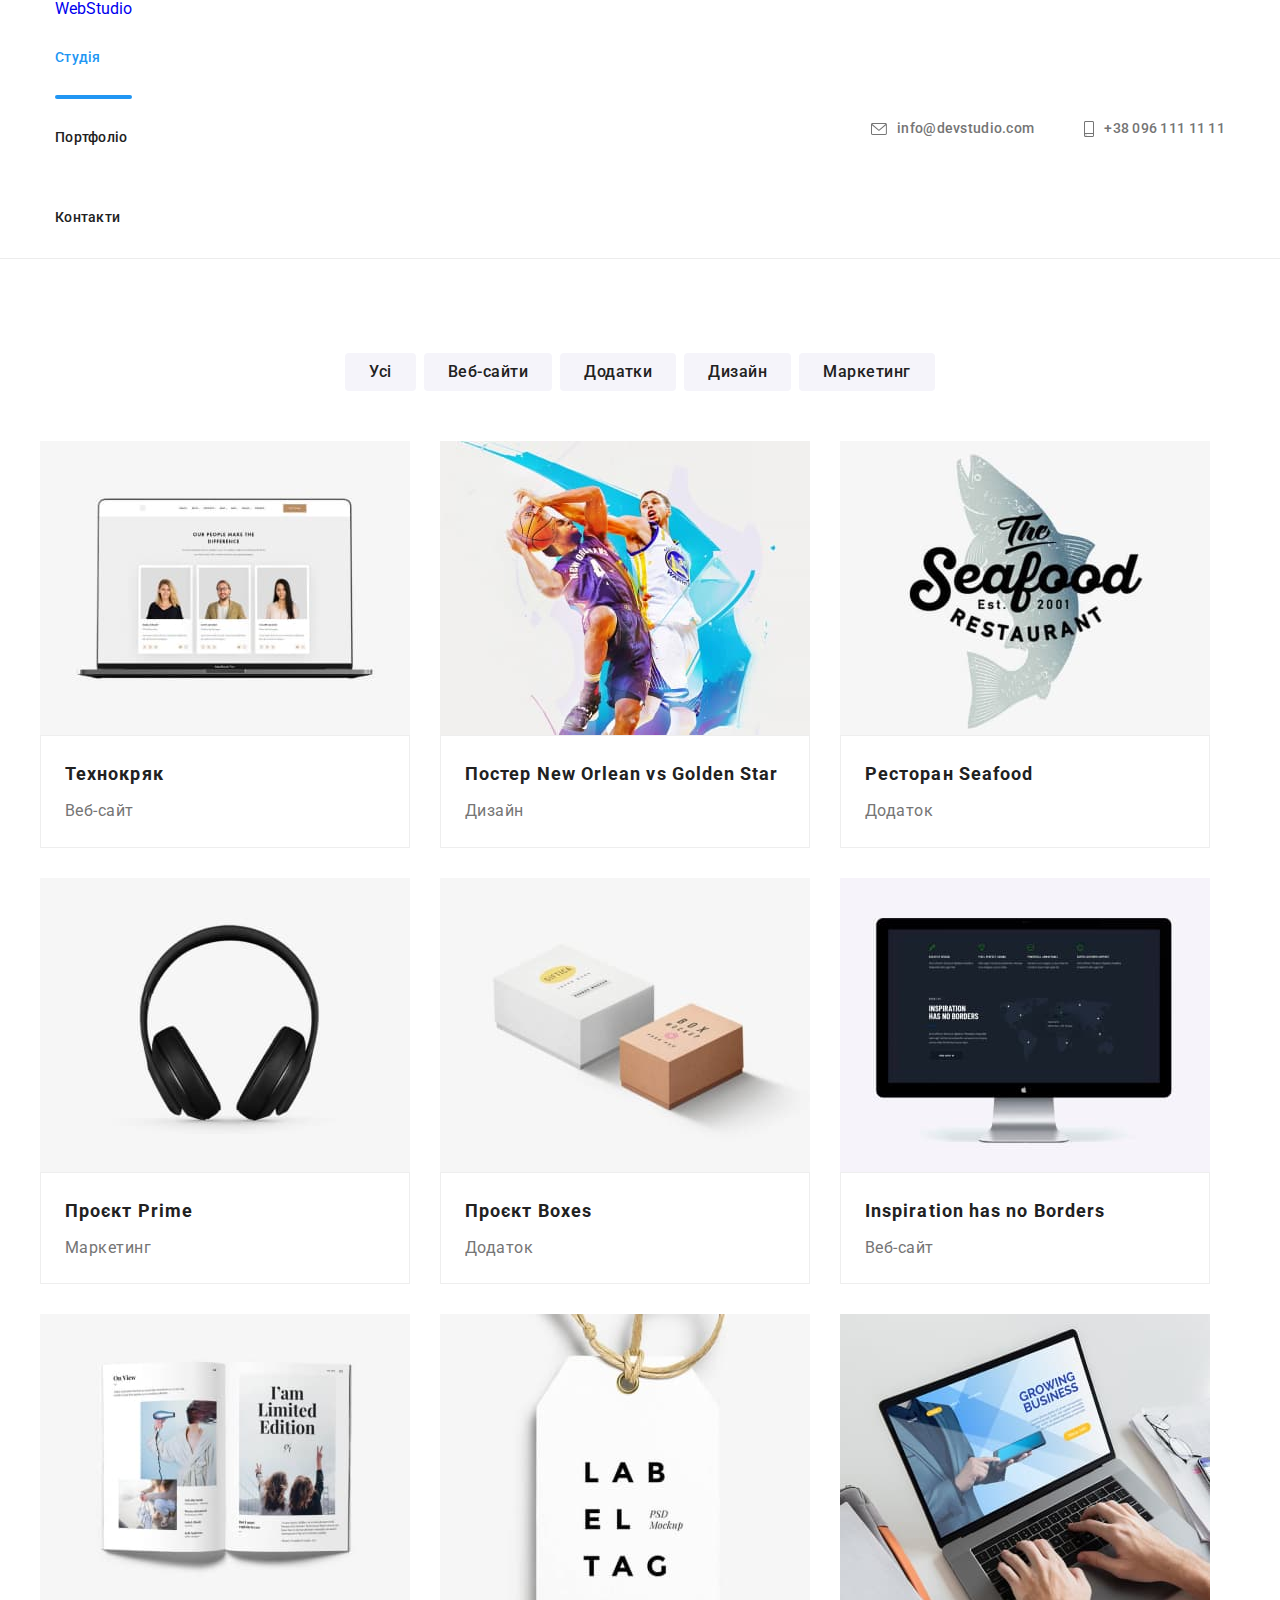
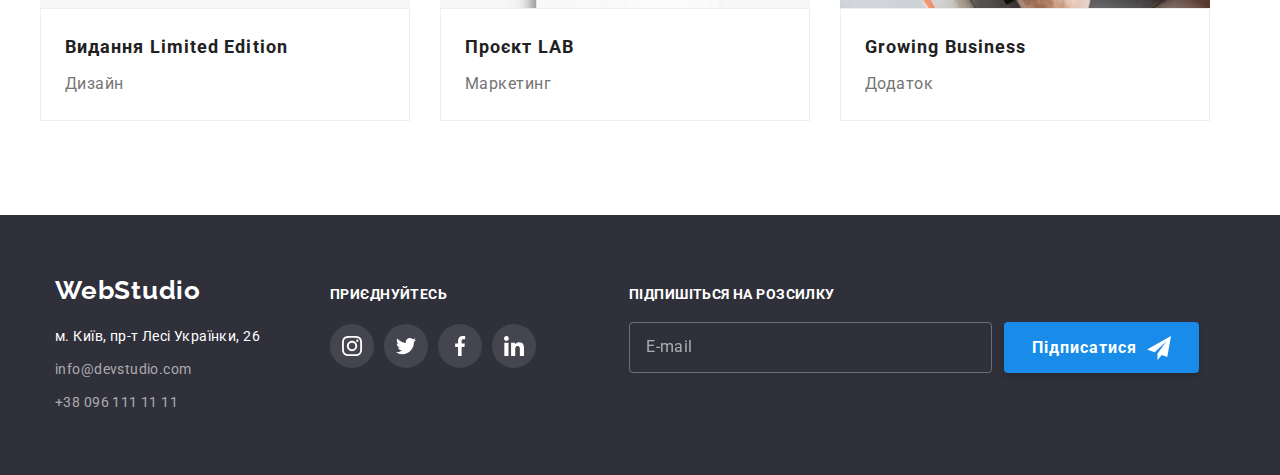
==== commit 5fe0aa73: "." ====
--- a/portfolio.html
+++ b/portfolio.html
@@ -1,5 +1,5 @@
 <!DOCTYPE html>
-<html lang="uk">
+<html lang="ua">
   <head>
     <meta charset="UTF-8" />
     <meta http-equiv="X-UA-Compatible" content="IE=edge" />
--- a/css/main.css
+++ b/css/main.css
@@ -52,10 +52,6 @@
     cursor: pointer;
 }
 
-.span {
-    color: var(--accent-color);
-}
-
 .icon {
     display: flex;
     align-items: center;
@@ -91,11 +87,11 @@
     justify-content: space-between;
 }
 
-.menu-nav {
-    display: flex;
-}
-
-.nav-logo {
+.menu-navigation {
+    display: flex;
+}
+
+.logo {
     color: var(--main-black);
     font-family: 'Raleway', sans-serif;
     font-weight: 700;
@@ -107,13 +103,15 @@
     padding-bottom: 24px;
 }
 
-.nav-list {
+.logo__text_blue {
+    color: var(--accent-color);
+}
+
+.navigation-list {
     display: flex;
     column-gap: 50px;
     height: 100%;
 }
-
-.nav-item {}
 
 .nav-link {
     display: block;
